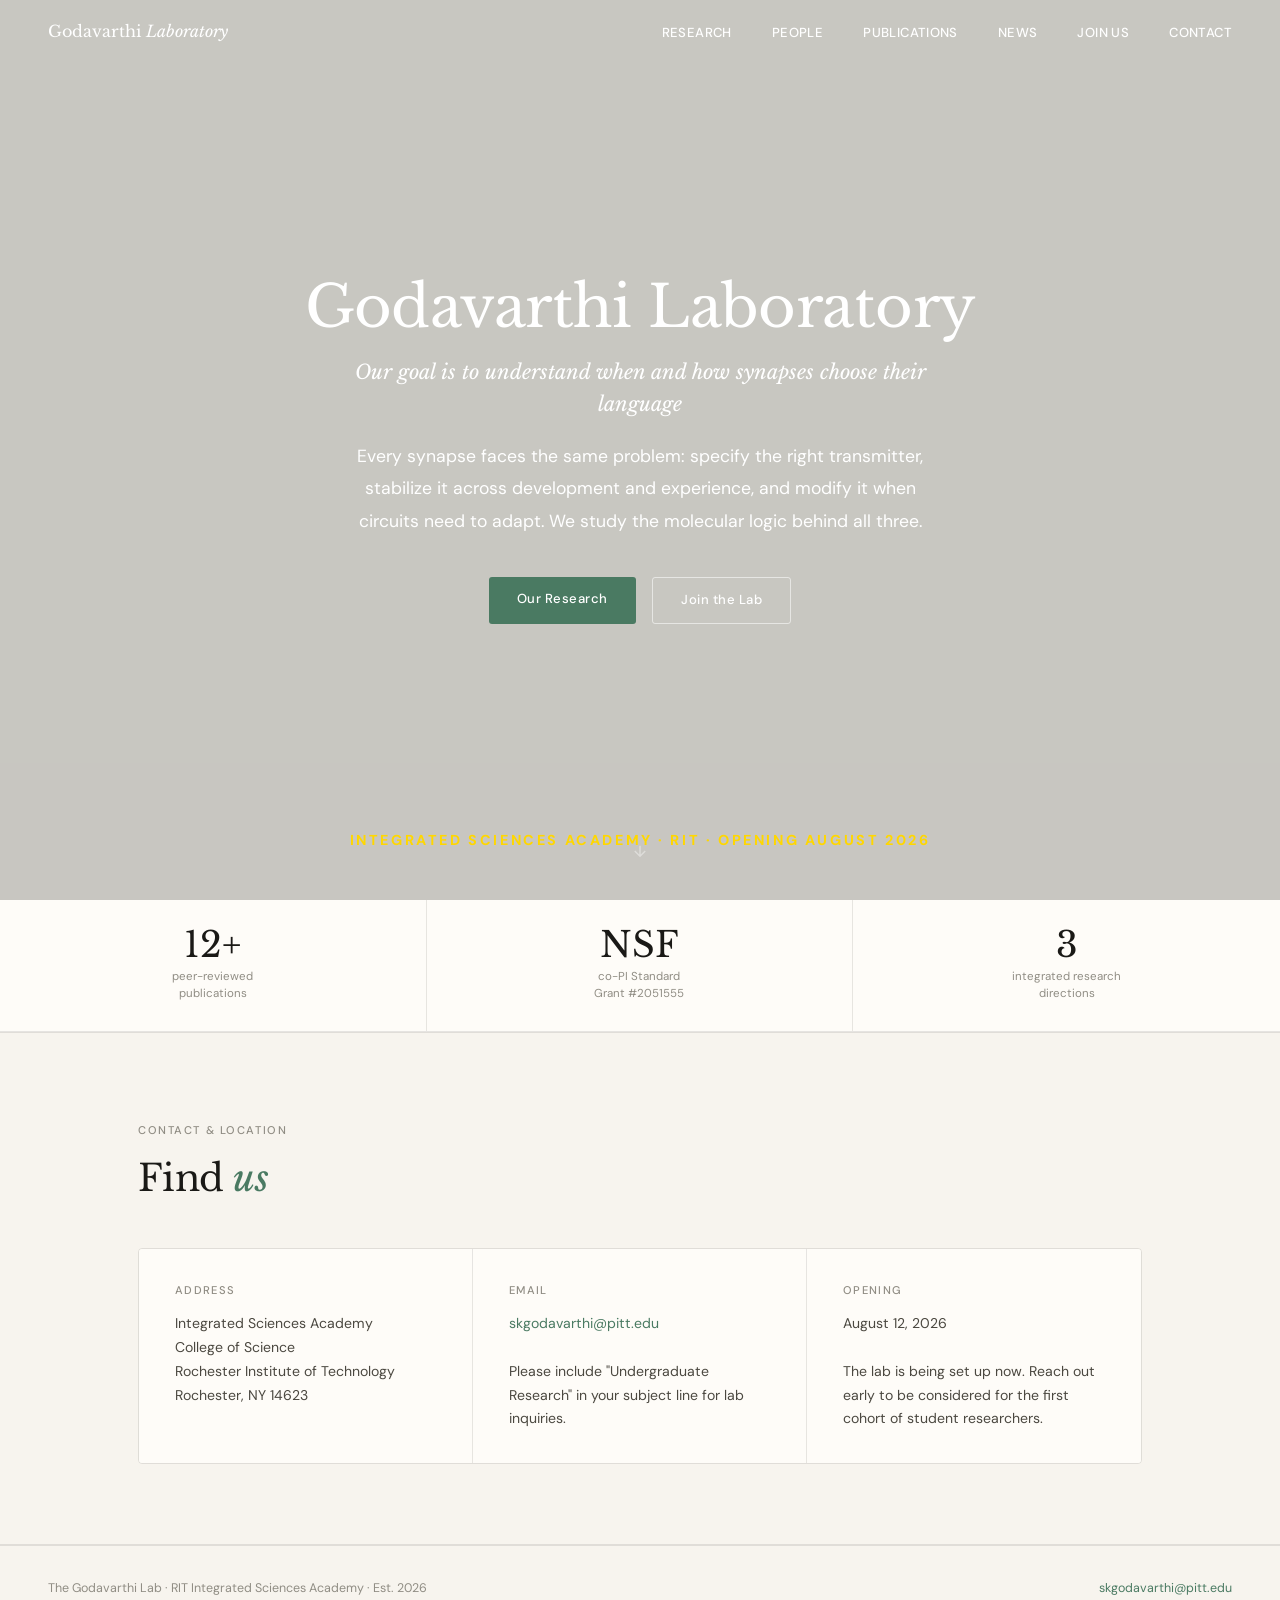
==== index.html @ c24ee6c8 "Add files via upload" ====
<!DOCTYPE html>
<html lang="en">
<head>
<meta charset="UTF-8">
<meta name="viewport" content="width=device-width, initial-scale=1.0">
<title>The Godavarthi Lab</title>
<link href="https://fonts.googleapis.com/css2?family=Libre+Baskerville:ital,wght@0,400;0,700;1,400&family=DM+Sans:opsz,wght@9..40,300;9..40,400;9..40,500&display=swap" rel="stylesheet">
<style>
:root {
  --cream: #F7F4EE;
  --white: #FEFCF8;
  --ink: #1A1916;
  --ink-mid: #4B4840;
  --ink-soft: #908D84;
  --sage: #4A7A62;
  --sage-pale: #EAF2ED;
  --terra: #B85C35;
  --terra-pale: #F5EAE3;
  --border: rgba(26,25,22,0.10);
  --border-mid: rgba(26,25,22,0.18);
}
* { margin:0; padding:0; box-sizing:border-box; }
html { scroll-behavior:smooth; font-size:16px; }
body {
  font-family:'DM Sans', sans-serif;
  background:var(--cream);
  color:var(--ink);
  line-height:1.7;
}

/* ── NAV — transparent over hero, solid after scroll ── */
nav {
  position:fixed; top:0; left:0; right:0; z-index:100;
  padding:0 3rem;
  height:64px;
  display:flex; align-items:center; justify-content:space-between;
  transition: background 0.3s, border-color 0.3s, box-shadow 0.3s;
  border-bottom: 1px solid transparent;
}
nav.scrolled {
  background:rgba(247,244,238,0.96);
  backdrop-filter:blur(12px);
  border-bottom-color: var(--border);
  box-shadow: 0 1px 12px rgba(26,25,22,0.06);
}
.nav-brand {
  font-family:'Libre Baskerville', serif;
  font-size:1rem; font-weight:400;
  color:#fff; text-decoration:none;
  transition: color 0.3s;
}
nav.scrolled .nav-brand { color:var(--ink); }
.nav-brand span { font-style:italic; }
nav.scrolled .nav-brand span { color:var(--sage); }
.nav-links { display:flex; gap:2.5rem; list-style:none; }
.nav-links a {
  font-size:0.82rem; font-weight:500; letter-spacing:0.03em;
  color:#ffffff; text-decoration:none; transition:color 0.18s;
}
nav.scrolled .nav-links a { color:var(--ink-mid); }
.nav-links a:hover { color:#fff !important; }
nav.scrolled .nav-links a:hover { color:var(--sage) !important; }

/* ── HERO — full viewport, background image ── */
.hero {
  position:relative;
  min-height:100vh;
  display:flex; flex-direction:column;
  align-items:center; justify-content:center;
  text-align:center;
  overflow:hidden;
  /*
  ━━━━━━━━━━━━━━━━━━━━━━━━━━━━━━━━━━━━━━━━━━━
  TO USE YOUR OWN PHOTO:
  Replace the background-color and the SVG
  inside .hero-bg with:
    background-image: url('images/hero.jpg');
    background-size: cover;
    background-position: center;
  Then delete the <div class="hero-bg"> element
  in the HTML and set the above on .hero directly.
  ━━━━━━━━━━━━━━━━━━━━━━━━━━━━━━━━━━━━━━━━━━━
  */
}
/* Dark overlay on top of image */
.hero::after {
  content:'';
  position:absolute; inset:0;
 background: rgba(10,18,14,0.20);
  z-index:1;
}
/* Background image layer */
.hero-bg {
  position:absolute; inset:0; z-index:0;
}
.hero::before {
  content:'';
  position:absolute; inset:0; z-index:0;
  background-image:url('images/Hero.png');
  background-size:cover;
  background-position:center;
  transform:scaleX(-1);
}
/* Hero text */
.hero-content {
  position:relative; z-index:2;
  padding:0 2rem;
  max-width:860px;
}
.hero-tag {
  position:absolute;
  bottom:3rem;
  left:50%;
  transform:translateX(-50%);
  font-size:0.90rem; font-weight:700; letter-spacing:0.18em;
  text-transform:uppercase; color:#FFD700;
  z-index:3;
  white-space:nowrap;
  display:block;
}
.hero-content h1 {
  font-family:'Libre Baskerville', serif;
  font-size:3.6rem; line-height:1.1; font-weight:400;
  letter-spacing:-0.01em; color:#fff;
  margin-bottom:1rem;
}
.hero-content h1 em { font-style:italic; color:#9FC4B0; }
.hero-mission {
  font-family:'Libre Baskerville', serif;
  font-size:1.25rem; font-style:italic; font-weight:400;
  color:#ffffff;
  max-width:640px; margin:0 auto 1.25rem;
  line-height:1.6;
}
.hero-desc {
  font-size:1.1rem; color:#ffffff;
  max-width:600px; line-height:1.85;
  margin:0 auto 2.5rem;
}
.hero-ctas { display:flex; gap:1rem; flex-wrap:wrap; justify-content:center; }

/* Buttons */
.btn {
  font-size:0.82rem; font-weight:500; letter-spacing:0.04em;
  padding:0.7rem 1.75rem; border-radius:3px;
  text-decoration:none; transition:all 0.18s; display:inline-block;
}
.btn-filled { background:var(--sage); color:#fff; }
.btn-filled:hover { background:#3a6251; transform:translateY(-1px); }
.btn-ghost { border:1.5px solid rgba(255,255,255,0.55); color:#fff; }
.btn-ghost:hover { border-color:#fff; background:rgba(255,255,255,0.1); transform:translateY(-1px); }

/* Scroll hint arrow */
.hero-scroll {
  position:absolute; bottom:2.5rem; left:50%;
  transform:translateX(-50%);
  z-index:2; display:flex; flex-direction:column; align-items:center; gap:0.4rem;
  color:rgba(255,255,255,0.4); font-size:0.68rem; letter-spacing:0.1em;
  text-transform:uppercase;
  animation: bounce 2.5s ease-in-out infinite;
}
.hero-scroll svg { width:18px; height:18px; }
@keyframes bounce {
  0%,100% { transform:translateX(-50%) translateY(0); }
  50%      { transform:translateX(-50%) translateY(6px); }
}

/* Stats bar below hero */
.hero-stats-bar {
  display:grid; grid-template-columns:repeat(3,1fr);
  border-bottom:1px solid var(--border);
  background:var(--white);
}
.hero-stat {
  padding:1.75rem 2.5rem;
  border-right:1px solid var(--border);
  display:flex; flex-direction:column; align-items:center; text-align:center;
}
.hero-stat:last-child { border-right:none; }
.hero-stat .n {
  font-family:'Libre Baskerville', serif;
  font-size:2.2rem; font-weight:400; color:var(--ink);
  line-height:1; margin-bottom:0.3rem;
}
.hero-stat .l { font-size:0.72rem; color:var(--ink-soft); line-height:1.5; }

/* SECTIONS */
.section { padding:5.5rem 3rem; max-width:1100px; margin:0 auto; }
.divider { border:none; border-top:1px solid var(--border); }
.eyebrow {
  font-size:0.7rem; font-weight:500; letter-spacing:0.14em;
  text-transform:uppercase; color:var(--ink-soft);
  margin-bottom:1rem; display:block;
}
h2 {
  font-family:'Libre Baskerville', serif;
  font-size:2.3rem; font-weight:400; line-height:1.2;
  letter-spacing:-0.02em; color:var(--ink);
}
h2 em { font-style:italic; color:var(--sage); }

/* VISION */
.vision-layout {
  display:grid; grid-template-columns:1fr 1.8fr;
  gap:5rem; align-items:start; margin-top:3rem;
}
.vision-lede {
  font-family:'Libre Baskerville', serif;
  font-size:1.15rem; font-style:italic; font-weight:400;
  line-height:1.75; color:var(--ink-mid);
}
.vision-body p {
  font-size:0.97rem; color:var(--ink-mid);
  line-height:1.85; margin-bottom:1.25rem;
}
.vision-body p:last-child { margin-bottom:0; }

/* RESEARCH QUESTIONS */
.questions-grid { margin-top:4rem; border-top:1px solid var(--border); }
.question-row {
  display:grid; grid-template-columns:3rem 1fr 1.5fr;
  gap:2.5rem; align-items:start;
  padding:3rem 0; border-bottom:1px solid var(--border);
}
.q-num {
  font-family:'Libre Baskerville', serif;
  font-size:1rem; font-style:italic; color:var(--ink-soft); padding-top:0.3rem;
}
.q-heading {
  font-family:'Libre Baskerville', serif;
  font-size:1.35rem; font-weight:400; line-height:1.3; color:var(--ink);
}
.q-heading em { font-style:italic; color:var(--terra); }
.q-diseases { display:flex; flex-wrap:wrap; gap:0.4rem; margin-top:0.75rem; }
.q-disease {
  font-size:0.68rem; font-weight:500; letter-spacing:0.06em; text-transform:uppercase;
  padding:0.25rem 0.75rem; border-radius:2px;
  background:var(--terra-pale); color:var(--terra);
}
.q-disease.sage { background:var(--sage-pale); color:var(--sage); }
.q-body { font-size:0.92rem; color:var(--ink-mid); line-height:1.8; }
.q-methods { margin-top:1rem; font-size:0.77rem; color:var(--ink-soft); font-style:italic; }

/* PI */
.pi-layout {
  display:grid; grid-template-columns:260px 1fr;
  gap:4rem; align-items:start; margin-top:3.5rem;
}
.pi-img {
  background:var(--sage-pale); border-radius:4px;
  aspect-ratio:4/5;
  display:flex; flex-direction:column;
  align-items:center; justify-content:center;
  position:relative;
}
.pi-monogram {
  font-family:'Libre Baskerville', serif;
  font-size:4rem; font-weight:400; font-style:italic;
  color:var(--sage); opacity:0.3;
}
.pi-img-note {
  position:absolute; bottom:1rem;
  font-size:0.68rem; color:var(--sage); opacity:0.6; font-style:italic;
}
.pi-name {
  font-family:'Libre Baskerville', serif;
  font-size:1.6rem; font-weight:400; color:var(--ink); margin-bottom:0.15rem;
}
.pi-role { font-size:0.85rem; color:var(--sage); font-weight:500; margin-bottom:0.1rem; }
.pi-inst { font-size:0.82rem; color:var(--ink-soft); margin-bottom:1.75rem; }
.pi-bio { font-size:0.95rem; color:var(--ink-mid); line-height:1.85; margin-bottom:1rem; }
.pi-trail { margin-top:1.75rem; display:flex; flex-direction:column; gap:0.5rem; }
.pi-trail-item { display:flex; align-items:baseline; gap:0.75rem; font-size:0.85rem; color:var(--ink-mid); }
.pi-trail-year { font-size:0.72rem; color:var(--ink-soft); font-weight:500; letter-spacing:0.05em; min-width:44px; }

/* CULTURE */
.culture-block {
  background:var(--white); border:1px solid var(--border); border-radius:4px;
  padding:3rem 3.5rem; margin-top:3rem;
  display:grid; grid-template-columns:1fr 1fr; gap:3rem;
}
.culture-quote { border-left:2px solid var(--sage); padding-left:1.5rem; }
.culture-quote blockquote {
  font-family:'Libre Baskerville', serif;
  font-size:1.05rem; font-style:italic; line-height:1.75;
  color:var(--ink); margin-bottom:0.75rem;
}
.culture-quote cite { font-size:0.78rem; color:var(--ink-soft); font-style:normal; }
.culture-text { font-size:0.93rem; color:var(--ink-mid); line-height:1.85; }
.culture-text p { margin-bottom:1rem; }
.culture-text p:last-child { margin-bottom:0; }

/* JOIN */
.join-wrap { background:var(--ink); border-radius:4px; overflow:hidden; margin-top:3rem; }
.join-top {
  padding:3.5rem 4rem;
  display:grid; grid-template-columns:1fr 1fr; gap:4rem;
  border-bottom:1px solid rgba(255,255,255,0.08);
}
.join-top h2 { color:#F7F4EE; font-size:2rem; }
.join-top h2 em { color:#9FC4B0; }
.join-lead { font-size:0.95rem; color:rgba(247,244,238,0.62); line-height:1.85; margin-top:1.25rem; }
.join-list { list-style:none; display:flex; flex-direction:column; gap:0.65rem; margin-top:1.5rem; }
.join-list li {
  font-size:0.9rem; color:rgba(247,244,238,0.7); line-height:1.6;
  display:flex; gap:0.75rem; align-items:flex-start;
}
.join-list li::before {
  content:''; width:5px; height:5px; border-radius:50%;
  background:#9FC4B0; flex-shrink:0; margin-top:0.6rem;
}
.join-right-col h3 {
  font-family:'Libre Baskerville', serif;
  font-size:1.1rem; font-weight:400; font-style:italic;
  color:#F7F4EE; margin-bottom:1.5rem;
}
.join-steps { list-style:none; display:flex; flex-direction:column; gap:1.25rem; margin-bottom:2.5rem; }
.join-steps li { display:flex; gap:1.25rem; font-size:0.88rem; color:rgba(247,244,238,0.65); line-height:1.65; }
.step-n { font-family:'Libre Baskerville', serif; font-size:1rem; font-style:italic; color:#9FC4B0; flex-shrink:0; width:1.2rem; }
.join-bottom {
  padding:2rem 4rem;
  display:flex; align-items:center; justify-content:space-between; flex-wrap:wrap; gap:1rem;
}
.join-bottom p { font-size:0.82rem; color:rgba(247,244,238,0.38); }
.btn-join {
  background:#9FC4B0; color:var(--ink);
  font-size:0.82rem; font-weight:500; letter-spacing:0.04em;
  padding:0.7rem 2rem; border-radius:3px;
  text-decoration:none; transition:background 0.18s;
}
.btn-join:hover { background:#b5d3c4; }

/* CONTACT */
.contact-grid {
  display:grid; grid-template-columns:repeat(3,1fr);
  border:1px solid var(--border); border-radius:4px; overflow:hidden; margin-top:3rem;
}
.contact-cell {
  padding:2rem 2.25rem; border-right:1px solid var(--border); background:var(--white);
}
.contact-cell:last-child { border-right:none; }
.contact-cell h4 {
  font-size:0.7rem; font-weight:500; letter-spacing:0.12em;
  text-transform:uppercase; color:var(--ink-soft); margin-bottom:0.75rem;
}
.contact-cell p { font-size:0.88rem; color:var(--ink-mid); line-height:1.7; }
.contact-cell a { color:var(--sage); text-decoration:none; }
.contact-cell a:hover { text-decoration:underline; }

footer {
  border-top:1px solid var(--border);
  padding:2rem 3rem;
  display:flex; justify-content:space-between; align-items:center;
  font-size:0.78rem; color:var(--ink-soft);
}
footer a { color:var(--sage); text-decoration:none; }

/* ANIMATIONS */
@keyframes fadeUp {
  from { opacity:0; transform:translateY(18px); }
  to   { opacity:1; transform:translateY(0); }
}
.hero-content > * { animation:fadeUp 0.7s ease forwards; opacity:0; }
.hero-content > *:nth-child(1) { animation-delay:0.2s; }
.hero-content > *:nth-child(2) { animation-delay:0.35s; }
.hero-content > *:nth-child(3) { animation-delay:0.5s; }
.hero-content > *:nth-child(4) { animation-delay:0.65s; }

/* RESPONSIVE */
@media(max-width:860px){
  nav { padding:0 1.25rem; }
  .nav-links { gap:1.5rem; }
  .hero-content h1 { font-size:2.6rem; }
  .hero-desc { font-size:0.95rem; }
  .hero-stats-bar { grid-template-columns:1fr; }
  .hero-stat { border-right:none; border-bottom:1px solid var(--border); padding:1.25rem 1.5rem; flex-direction:row; align-items:center; gap:1rem; text-align:left; }
  .section { padding:4rem 1.5rem; }
  .vision-layout { grid-template-columns:1fr; gap:2rem; }
  .question-row { grid-template-columns:2rem 1fr; gap:1.5rem; }
  .question-row > *:last-child { grid-column:2; }
  .pi-layout { grid-template-columns:1fr; }
  .pi-img { aspect-ratio:3/2; max-width:280px; }
  .culture-block { grid-template-columns:1fr; padding:2rem; }
  .join-top { grid-template-columns:1fr; padding:2.5rem 2rem; gap:2.5rem; }
  .join-bottom { padding:1.5rem 2rem; flex-direction:column; align-items:flex-start; }
  .contact-grid { grid-template-columns:1fr; }
  .contact-cell { border-right:none; border-bottom:1px solid var(--border); }
  .contact-cell:last-child { border-bottom:none; }
  footer { flex-direction:column; gap:0.5rem; text-align:center; padding:1.5rem; }
}
/* WHY JOIN */
.why-join { padding:3rem 4rem; border-top:1px solid rgba(255,255,255,0.08); }
.why-join-title {
  font-family:'Libre Baskerville', serif;
  font-size:2.3rem; font-weight:400; line-height:1.2;
  letter-spacing:-0.02em; color:var(--ink); margin-bottom:2rem;
}
.why-join-title em { font-style:italic; color:var(--sage); }
.why-card {
  padding:0.5rem 0;
}
.why-heading {
  font-size:0.88rem; font-weight:500;
  color:var(--ink); margin-bottom:0.25rem;
  display:flex; align-items:baseline; gap:0.5rem;
}
.why-heading::before {
  content:'·'; color:var(--sage);
  font-size:1.4rem; line-height:0;
}
.why-card p {
  font-size:0.82rem; color:var(--ink-mid);
  line-height:1.75;
}
.why-card p em { font-style:italic; color:var(--ink); }
@media(max-width:860px){
  .why-grid { grid-template-columns:1fr; }
  .why-join { padding:2rem; }
}
</style>
</head>
<body>

<nav id="main-nav">
  <a href="#" class="nav-brand">Godavarthi <span>Laboratory</span></a>
  <ul class="nav-links">
    <li><a href="pages/research.html">RESEARCH</a></li>
    <li><a href="pages/people.html">PEOPLE</a></li>
    <li><a href="pages/publications.html">PUBLICATIONS</a></li>
    <li><a href="pages/news.html">NEWS</a></li>
    <li><a href="pages/joinus.html">JOIN US</a></li>
    <li><a href="#contact">CONTACT</a></li>
  </ul>
</nav>

<!-- HERO — full viewport background image -->
<div class="hero" style="">

  <!-- ═══════════════════════════════════════════════════════════
       BACKGROUND IMAGE
       To use your own microscopy photo:
       1. Add your image to the images/ folder, e.g. images/hero.jpg
       2. Delete the entire <div class="hero-bg">...</div> block below
       3. Add this style attribute to the <div class="hero"> above:
          style="background-image:url('images/hero.png'); background-size:contain; background-position:center;"
       ═══════════════════════════════════════════════════════════ -->
  

  <!-- Hero text overlay -->
  <div class="hero-content">
    <h1>Godavarthi Laboratory</h1>
    <p class="hero-mission">Our goal is to understand when and how synapses choose their language</p>
    <p class="hero-desc">Every synapse faces the same problem: specify the right transmitter, stabilize it across development and experience, and modify it when circuits need to adapt. We study the molecular logic behind all three.</p>
     <div class="hero-ctas">
      <a href="pages/research.html" class="btn btn-filled">Our Research</a>
      <a href="pages/joinus.html" class="btn btn-ghost">Join the Lab</a>
    </div>
  </div>

  <span class="hero-tag">Integrated Sciences Academy · RIT · Opening August 2026</span>

  <!-- Scroll hint -->
  <div class="hero-scroll">
    <svg viewBox="0 0 24 24" fill="none" stroke="currentColor" stroke-width="2">
      <path d="M12 5v14M5 12l7 7 7-7"/>
    </svg>
  </div>
</div>

<!-- Stats bar -->
<div class="hero-stats-bar">
  <div class="hero-stat">
    <div class="n">12+</div>
    <div class="l">peer-reviewed<br>publications</div>
  </div>
  <div class="hero-stat">
    <div class="n">NSF</div>
    <div class="l">co-PI Standard<br>Grant #2051555</div>
  </div>
  <div class="hero-stat">
    <div class="n">3</div>
    <div class="l">integrated research<br>directions</div>
  </div>
</div>

<!-- CONTACT -->
<hr class="divider">
<div class="section" id="contact" style="padding-bottom:5rem;">
  <span class="eyebrow">Contact &amp; Location</span>
  <h2>Find <em>us</em></h2>
  <div class="contact-grid">
    <div class="contact-cell">
      <h4>Address</h4>
      <p>Integrated Sciences Academy<br>College of Science<br>Rochester Institute of Technology<br>Rochester, NY 14623</p>
    </div>
    <div class="contact-cell">
      <h4>Email</h4>
      <p><a href="mailto:skgodavarthi@pitt.edu">skgodavarthi@pitt.edu</a><br><br>Please include "Undergraduate Research" in your subject line for lab inquiries.</p>
    </div>
    <div class="contact-cell">
      <h4>Opening</h4>
      <p>August 12, 2026<br><br>The lab is being set up now. Reach out early to be considered for the first cohort of student researchers.</p>
    </div>
  </div>
</div>

<hr class="divider">
<footer>
  <span>The Godavarthi Lab · RIT Integrated Sciences Academy · Est. 2026</span>
  <span><a href="mailto:skgodavarthi@pitt.edu">skgodavarthi@pitt.edu</a></span>
</footer>

<script>
// Make nav solid once user scrolls past hero
const nav = document.getElementById('main-nav');
window.addEventListener('scroll', () => {
  if (window.scrollY > window.innerHeight * 0.85) {
    nav.classList.add('scrolled');
  } else {
    nav.classList.remove('scrolled');
  }
}, { passive: true });
</script>
</body>
</html>
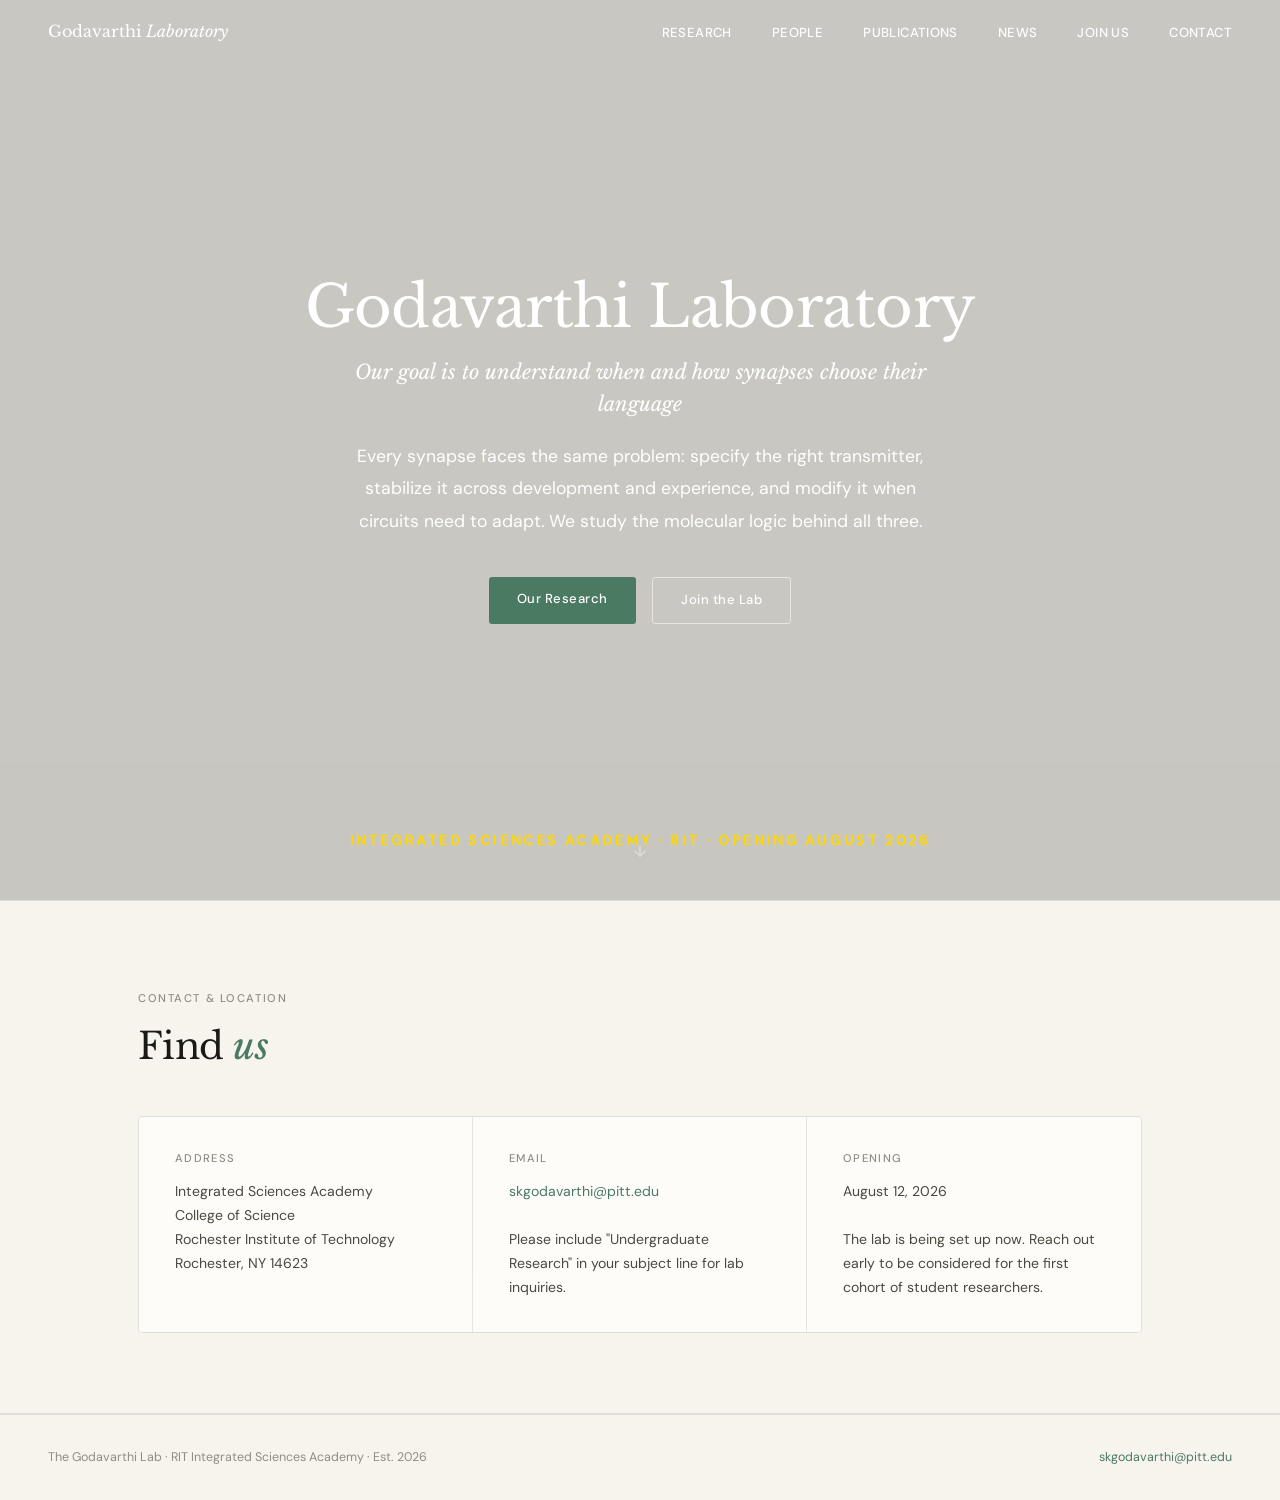
==== commit e1da405a: "Add files via upload" ====
--- a/index.html
+++ b/index.html
@@ -417,13 +417,59 @@
   .why-grid { grid-template-columns:1fr; }
   .why-join { padding:2rem; }
 }
+/* HAMBURGER MENU */
+.hamburger {
+  display:none;
+  flex-direction:column;
+  gap:5px;
+  cursor:pointer;
+  padding:0.5rem;
+  z-index:101;
+}
+.hamburger span {
+  display:block;
+  width:24px;
+  height:2px;
+  background:#fff;
+  transition:all 0.3s;
+}
+nav.scrolled .hamburger span { background:var(--ink); }
+.hamburger.open span:nth-child(1) { transform:rotate(45deg) translate(5px,5px); }
+.hamburger.open span:nth-child(2) { opacity:0; }
+.hamburger.open span:nth-child(3) { transform:rotate(-45deg) translate(5px,-5px); }
+
+@media(max-width:860px){
+  .hamburger { display:flex; }
+  .nav-links {
+    display:none;
+    position:fixed;
+    top:64px; left:0; right:0;
+    background:rgba(247,244,238,0.98);
+    backdrop-filter:blur(12px);
+    flex-direction:column;
+    padding:1.5rem 2rem;
+    gap:1.25rem;
+    border-bottom:1px solid var(--border);
+    box-shadow:0 4px 20px rgba(26,25,22,0.1);
+  }
+  .nav-links.open { display:flex; }
+  .nav-links a { color:var(--ink-mid) !important; font-size:1rem; }
+  .nav-links a:hover { color:var(--sage) !important; }
+  .hero-content h1 { font-size:2.2rem; }
+  .hero-tag { font-size:0.7rem; white-space:normal; text-align:center; width:90%; }
+}
 </style>
 </head>
 <body>
 
 <nav id="main-nav">
   <a href="#" class="nav-brand">Godavarthi <span>Laboratory</span></a>
-  <ul class="nav-links">
+  <div class="hamburger" id="hamburger" onclick="toggleMenu()">
+    <span></span>
+    <span></span>
+    <span></span>
+  </div>
+  <ul class="nav-links" id="nav-links">
     <li><a href="pages/research.html">RESEARCH</a></li>
     <li><a href="pages/people.html">PEOPLE</a></li>
     <li><a href="pages/publications.html">PUBLICATIONS</a></li>
@@ -464,22 +510,6 @@
     <svg viewBox="0 0 24 24" fill="none" stroke="currentColor" stroke-width="2">
       <path d="M12 5v14M5 12l7 7 7-7"/>
     </svg>
-  </div>
-</div>
-
-<!-- Stats bar -->
-<div class="hero-stats-bar">
-  <div class="hero-stat">
-    <div class="n">12+</div>
-    <div class="l">peer-reviewed<br>publications</div>
-  </div>
-  <div class="hero-stat">
-    <div class="n">NSF</div>
-    <div class="l">co-PI Standard<br>Grant #2051555</div>
-  </div>
-  <div class="hero-stat">
-    <div class="n">3</div>
-    <div class="l">integrated research<br>directions</div>
   </div>
 </div>
 
@@ -520,6 +550,9 @@
     nav.classList.remove('scrolled');
   }
 }, { passive: true });
+
+function toggleMenu() {
+  document.getElementById('hamburger').classList.toggle('open');
+  document.getElementById('nav-links').classList.toggle('open');
+}
 </script>
-</body>
-</html>
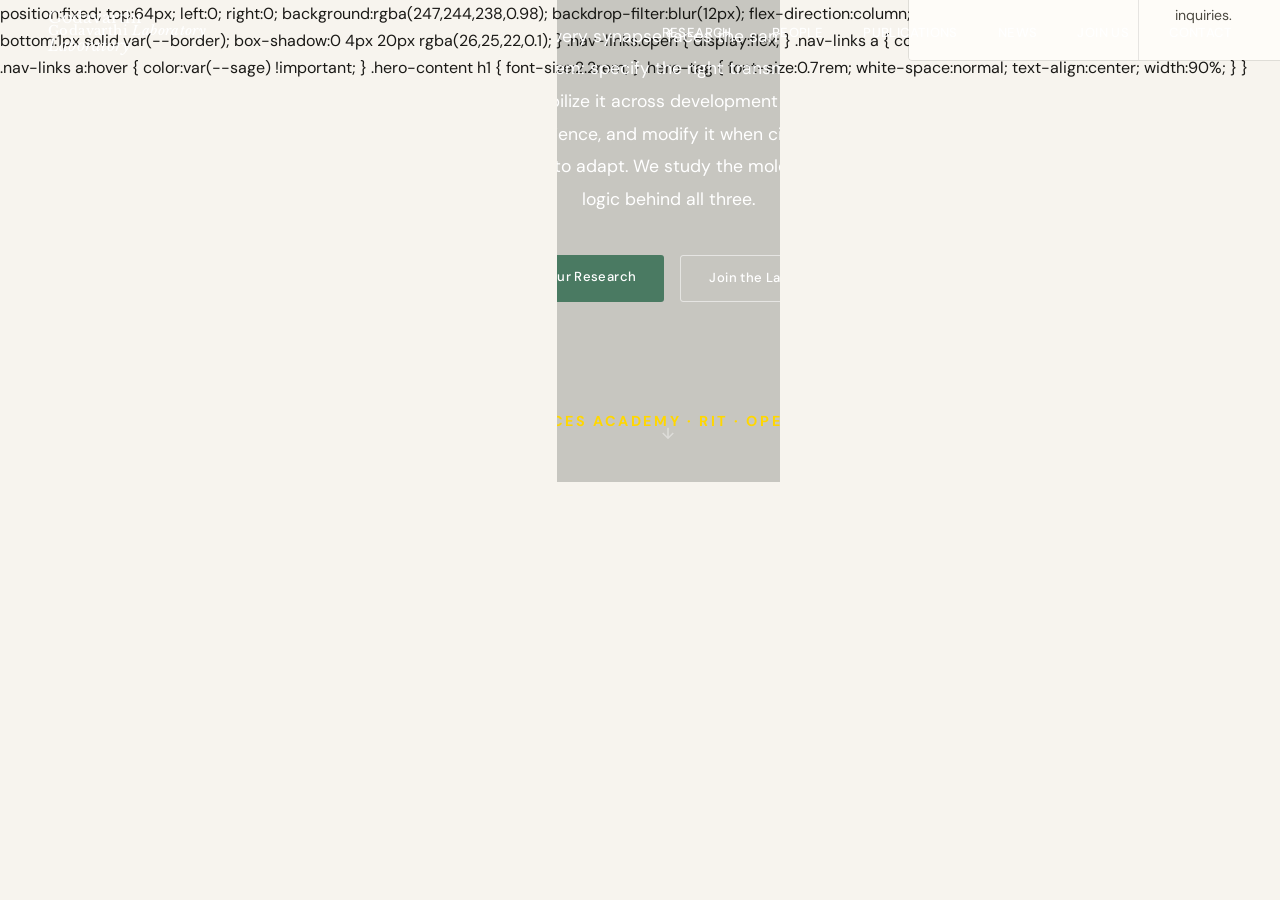
==== commit e4498428: "Add files via upload" ====
--- a/index.html
+++ b/index.html
@@ -459,6 +459,55 @@
   .hero-tag { font-size:0.7rem; white-space:normal; text-align:center; width:90%; }
 }
 </style>
+
+   position:fixed;
+    top:64px; left:0; right:0;
+    background:rgba(247,244,238,0.98);
+    backdrop-filter:blur(12px);
+    flex-direction:column;
+    padding:1.5rem 2rem;
+    gap:1.25rem;
+    border-bottom:1px solid var(--border);
+    box-shadow:0 4px 20px rgba(26,25,22,0.1);
+  }
+  .nav-links.open { display:flex; }
+  .nav-links a { color:var(--ink-mid) !important; font-size:1rem; }
+  .nav-links a:hover { color:var(--sage) !important; }
+  .hero-content h1 { font-size:2.2rem; }
+  .hero-tag { font-size:0.7rem; white-space:normal; text-align:center; width:90%; }
+}
+</style>
+
+<!-- Open Graph / LinkedIn / Facebook -->
+<meta property="og:title" content="Godavarthi Laboratory">
+<meta property="og:description" content="We study how synapses establish and maintain their chemical identity — with implications for autism and neuromuscular disease.">
+<meta property="og:image" content="https://godavarthilab.github.io/images/Hero.png">
+<meta property="og:url" content="https://godavarthilab.github.io">
+<meta property="og:type" content="website">
+
+<!-- Twitter/X -->
+<meta name="twitter:card" content="summary_large_image">
+<meta name="twitter:title" content="Godavarthi Laboratory">
+<meta name="twitter:description" content="We study how synapses establish and maintain their chemical identity — with implications for autism and neuromuscular disease.">
+<meta name="twitter:image" content="https://godavarthilab.github.io/images/Hero.png">
+
+</head>
+<body>
+
+<nav id="main-nav">
+  <a href="#" class="nav-brand">Godavarthi <span>Laboratory</span></a>
+  <div class="hamburger" id="hamburger" onclick="toggleMenu()">
+    <span></span>
+    <span></span>
+    <span></span>
+  </div>
+  <ul class="nav-links" id="nav-links">
+    <li><a href="pages/research.html">RESEARCH</a></li>
+    <li><a href="pages/people.html">PEOPLE</a></li>
+    <li><a href="pages/publications.html">PUBLICATIONS</a></li>
+    <li><a href="pages/news.html">NEWS</a></li>
+
+
 </head>
 <body>
 
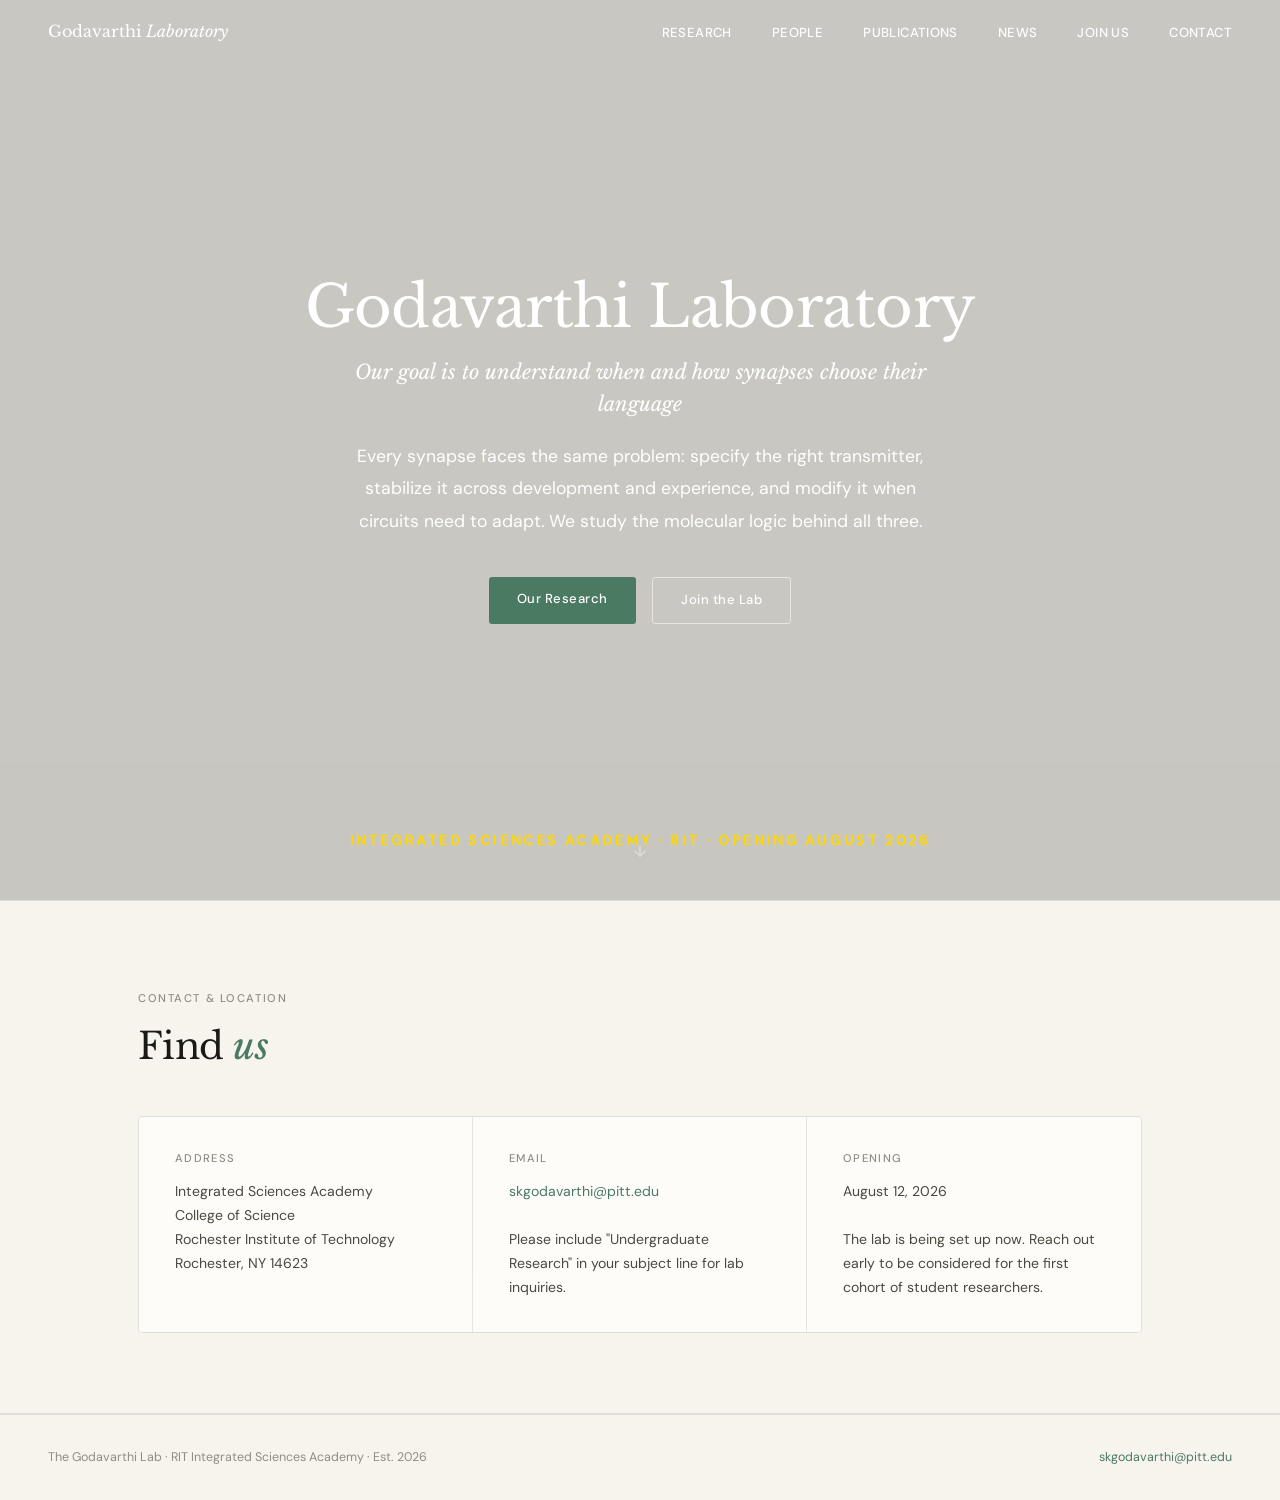
==== commit a08eaf4e: "Add files via upload" ====
--- a/index.html
+++ b/index.html
@@ -459,55 +459,6 @@
   .hero-tag { font-size:0.7rem; white-space:normal; text-align:center; width:90%; }
 }
 </style>
-
-   position:fixed;
-    top:64px; left:0; right:0;
-    background:rgba(247,244,238,0.98);
-    backdrop-filter:blur(12px);
-    flex-direction:column;
-    padding:1.5rem 2rem;
-    gap:1.25rem;
-    border-bottom:1px solid var(--border);
-    box-shadow:0 4px 20px rgba(26,25,22,0.1);
-  }
-  .nav-links.open { display:flex; }
-  .nav-links a { color:var(--ink-mid) !important; font-size:1rem; }
-  .nav-links a:hover { color:var(--sage) !important; }
-  .hero-content h1 { font-size:2.2rem; }
-  .hero-tag { font-size:0.7rem; white-space:normal; text-align:center; width:90%; }
-}
-</style>
-
-<!-- Open Graph / LinkedIn / Facebook -->
-<meta property="og:title" content="Godavarthi Laboratory">
-<meta property="og:description" content="We study how synapses establish and maintain their chemical identity — with implications for autism and neuromuscular disease.">
-<meta property="og:image" content="https://godavarthilab.github.io/images/Hero.png">
-<meta property="og:url" content="https://godavarthilab.github.io">
-<meta property="og:type" content="website">
-
-<!-- Twitter/X -->
-<meta name="twitter:card" content="summary_large_image">
-<meta name="twitter:title" content="Godavarthi Laboratory">
-<meta name="twitter:description" content="We study how synapses establish and maintain their chemical identity — with implications for autism and neuromuscular disease.">
-<meta name="twitter:image" content="https://godavarthilab.github.io/images/Hero.png">
-
-</head>
-<body>
-
-<nav id="main-nav">
-  <a href="#" class="nav-brand">Godavarthi <span>Laboratory</span></a>
-  <div class="hamburger" id="hamburger" onclick="toggleMenu()">
-    <span></span>
-    <span></span>
-    <span></span>
-  </div>
-  <ul class="nav-links" id="nav-links">
-    <li><a href="pages/research.html">RESEARCH</a></li>
-    <li><a href="pages/people.html">PEOPLE</a></li>
-    <li><a href="pages/publications.html">PUBLICATIONS</a></li>
-    <li><a href="pages/news.html">NEWS</a></li>
-
-
 </head>
 <body>
 
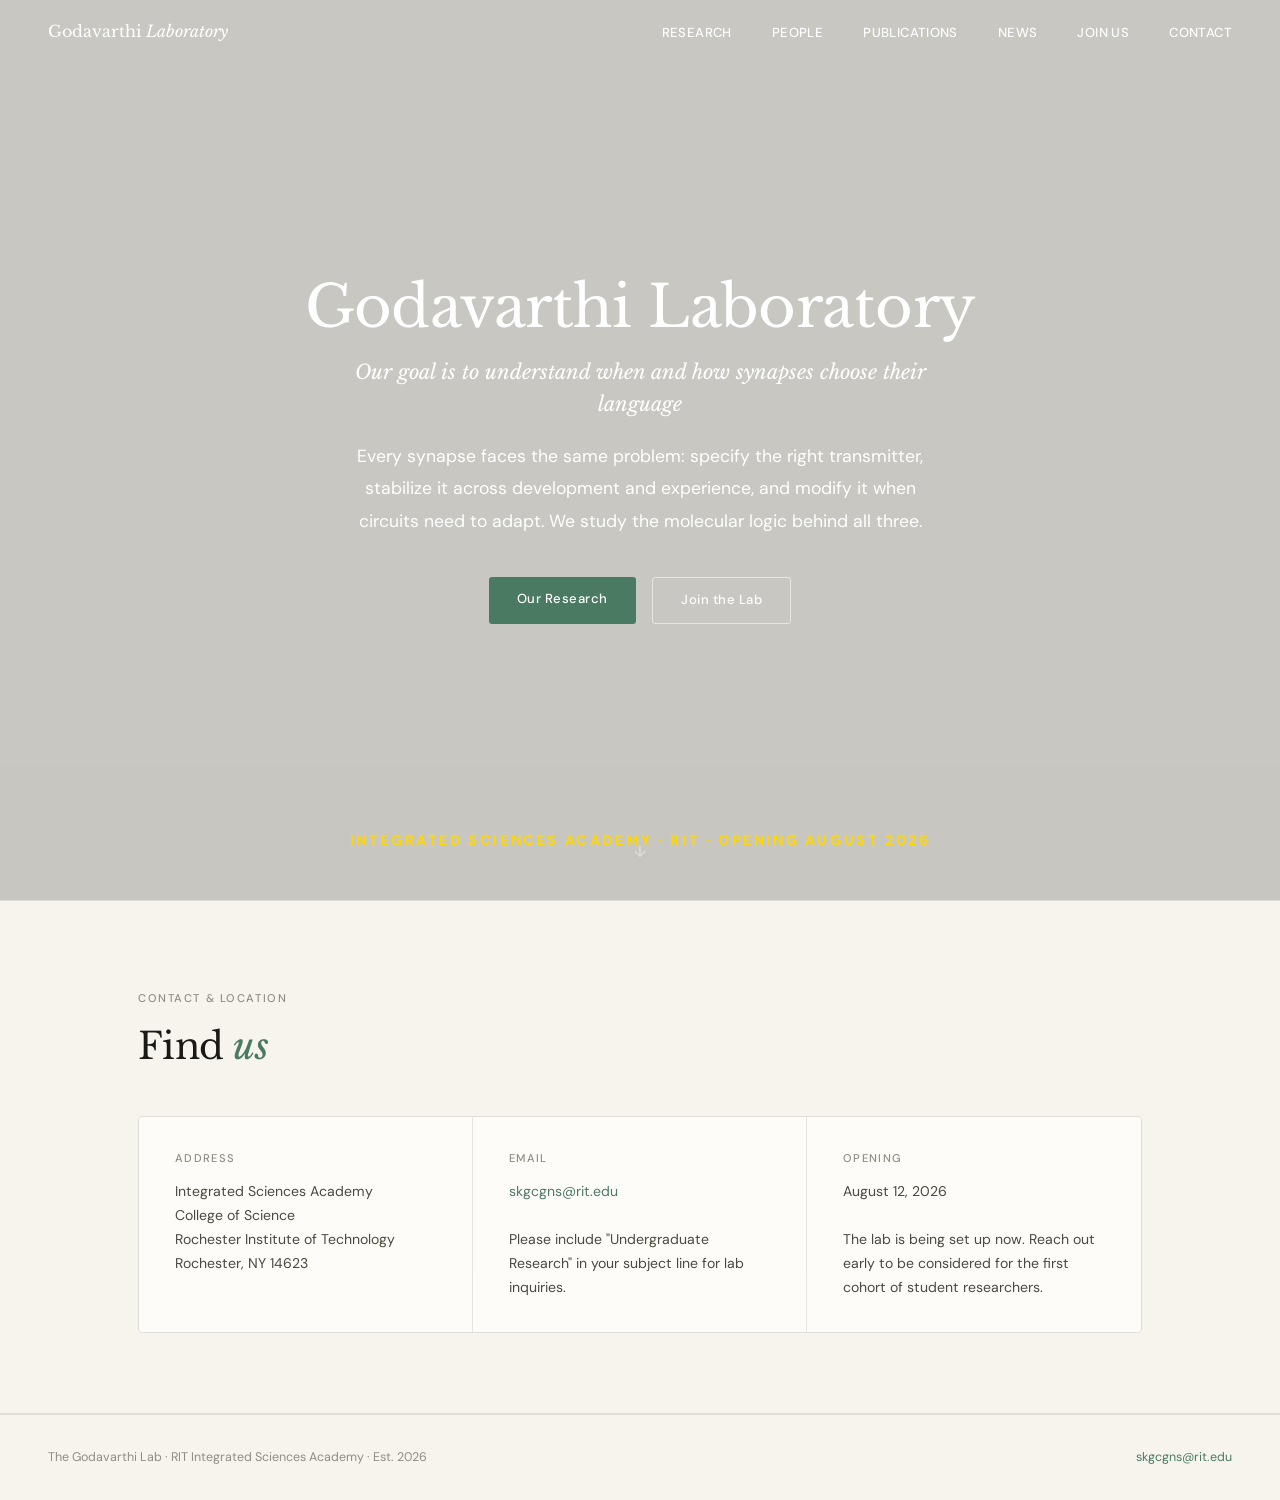
==== commit 92a15284: "Update email contact from skgodavarthi@pitt.edu to skgcgns@rit.edu" ====
--- a/index.html
+++ b/index.html
@@ -4,6 +4,15 @@
 <meta charset="UTF-8">
 <meta name="viewport" content="width=device-width, initial-scale=1.0">
 <title>The Godavarthi Lab</title>
+<meta property="og:title" content="Godavarthi Laboratory">
+<meta property="og:description" content="We study how synapses establish and maintain their chemical identity — with implications for autism and neuromuscular disease.">
+<meta property="og:image" content="https://godavarthilab.github.io/images/Hero.png">
+<meta property="og:url" content="https://godavarthilab.github.io">
+<meta property="og:type" content="website">
+<meta name="twitter:card" content="summary_large_image">
+<meta name="twitter:title" content="Godavarthi Laboratory">
+<meta name="twitter:description" content="We study how synapses establish and maintain their chemical identity — with implications for autism and neuromuscular disease.">
+<meta name="twitter:image" content="https://godavarthilab.github.io/images/Hero.png">
 <link href="https://fonts.googleapis.com/css2?family=Libre+Baskerville:ital,wght@0,400;0,700;1,400&family=DM+Sans:opsz,wght@9..40,300;9..40,400;9..40,500&display=swap" rel="stylesheet">
 <style>
 :root {
@@ -525,7 +534,7 @@
     </div>
     <div class="contact-cell">
       <h4>Email</h4>
-      <p><a href="mailto:skgodavarthi@pitt.edu">skgodavarthi@pitt.edu</a><br><br>Please include "Undergraduate Research" in your subject line for lab inquiries.</p>
+      <p><a href="mailto:skgcgns@rit.edu">skgcgns@rit.edu</a><br><br>Please include "Undergraduate Research" in your subject line for lab inquiries.</p>
     </div>
     <div class="contact-cell">
       <h4>Opening</h4>
@@ -537,7 +546,7 @@
 <hr class="divider">
 <footer>
   <span>The Godavarthi Lab · RIT Integrated Sciences Academy · Est. 2026</span>
-  <span><a href="mailto:skgodavarthi@pitt.edu">skgodavarthi@pitt.edu</a></span>
+  <span><a href="mailto:skgcgns@rit.edu">skgcgns@rit.edu</a></span>
 </footer>
 
 <script>
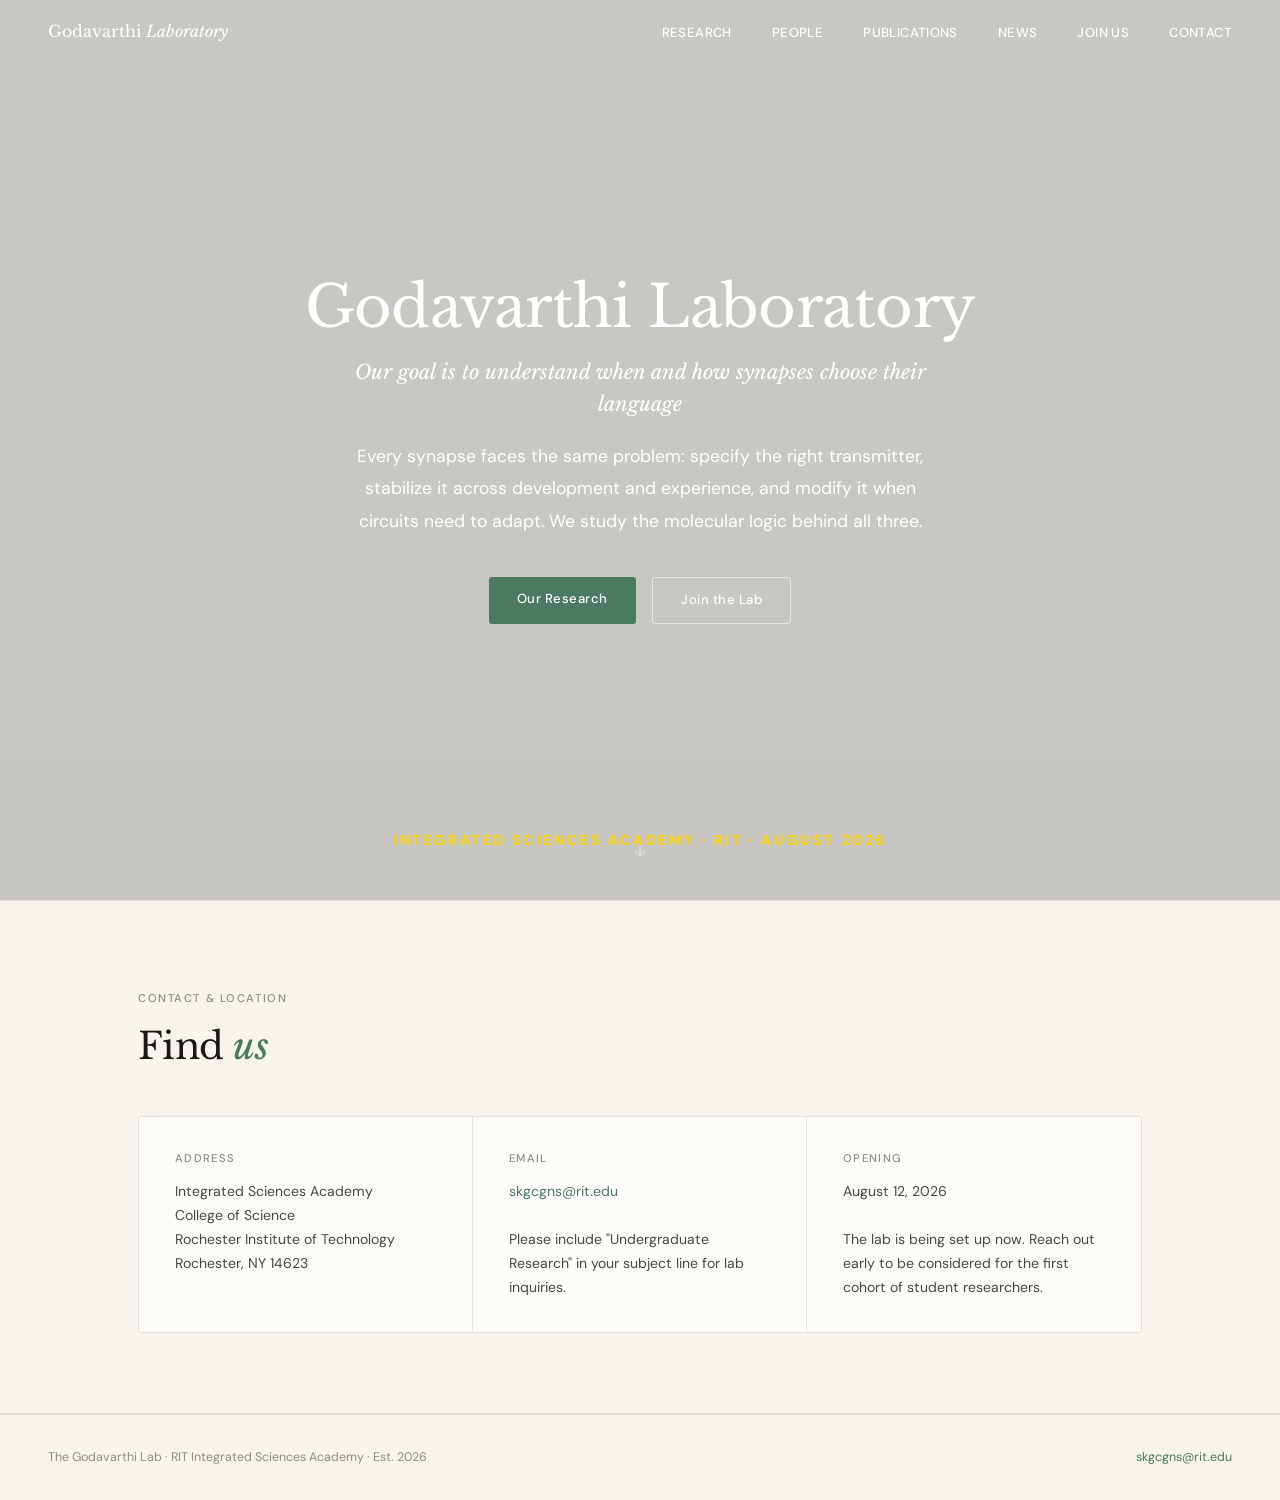
==== commit 3de3b5ad: "Home page hero tag: August 2026 Co-Authored-By: Claude Opus 5.5 <noreply@anthropic.com> Claude-Sessi" ====
--- a/index.html
+++ b/index.html
@@ -512,7 +512,7 @@
     </div>
   </div>
 
-  <span class="hero-tag">Integrated Sciences Academy · RIT · Opening August 2026</span>
+  <span class="hero-tag">Integrated Sciences Academy · RIT · August 2026</span>
 
   <!-- Scroll hint -->
   <div class="hero-scroll">
